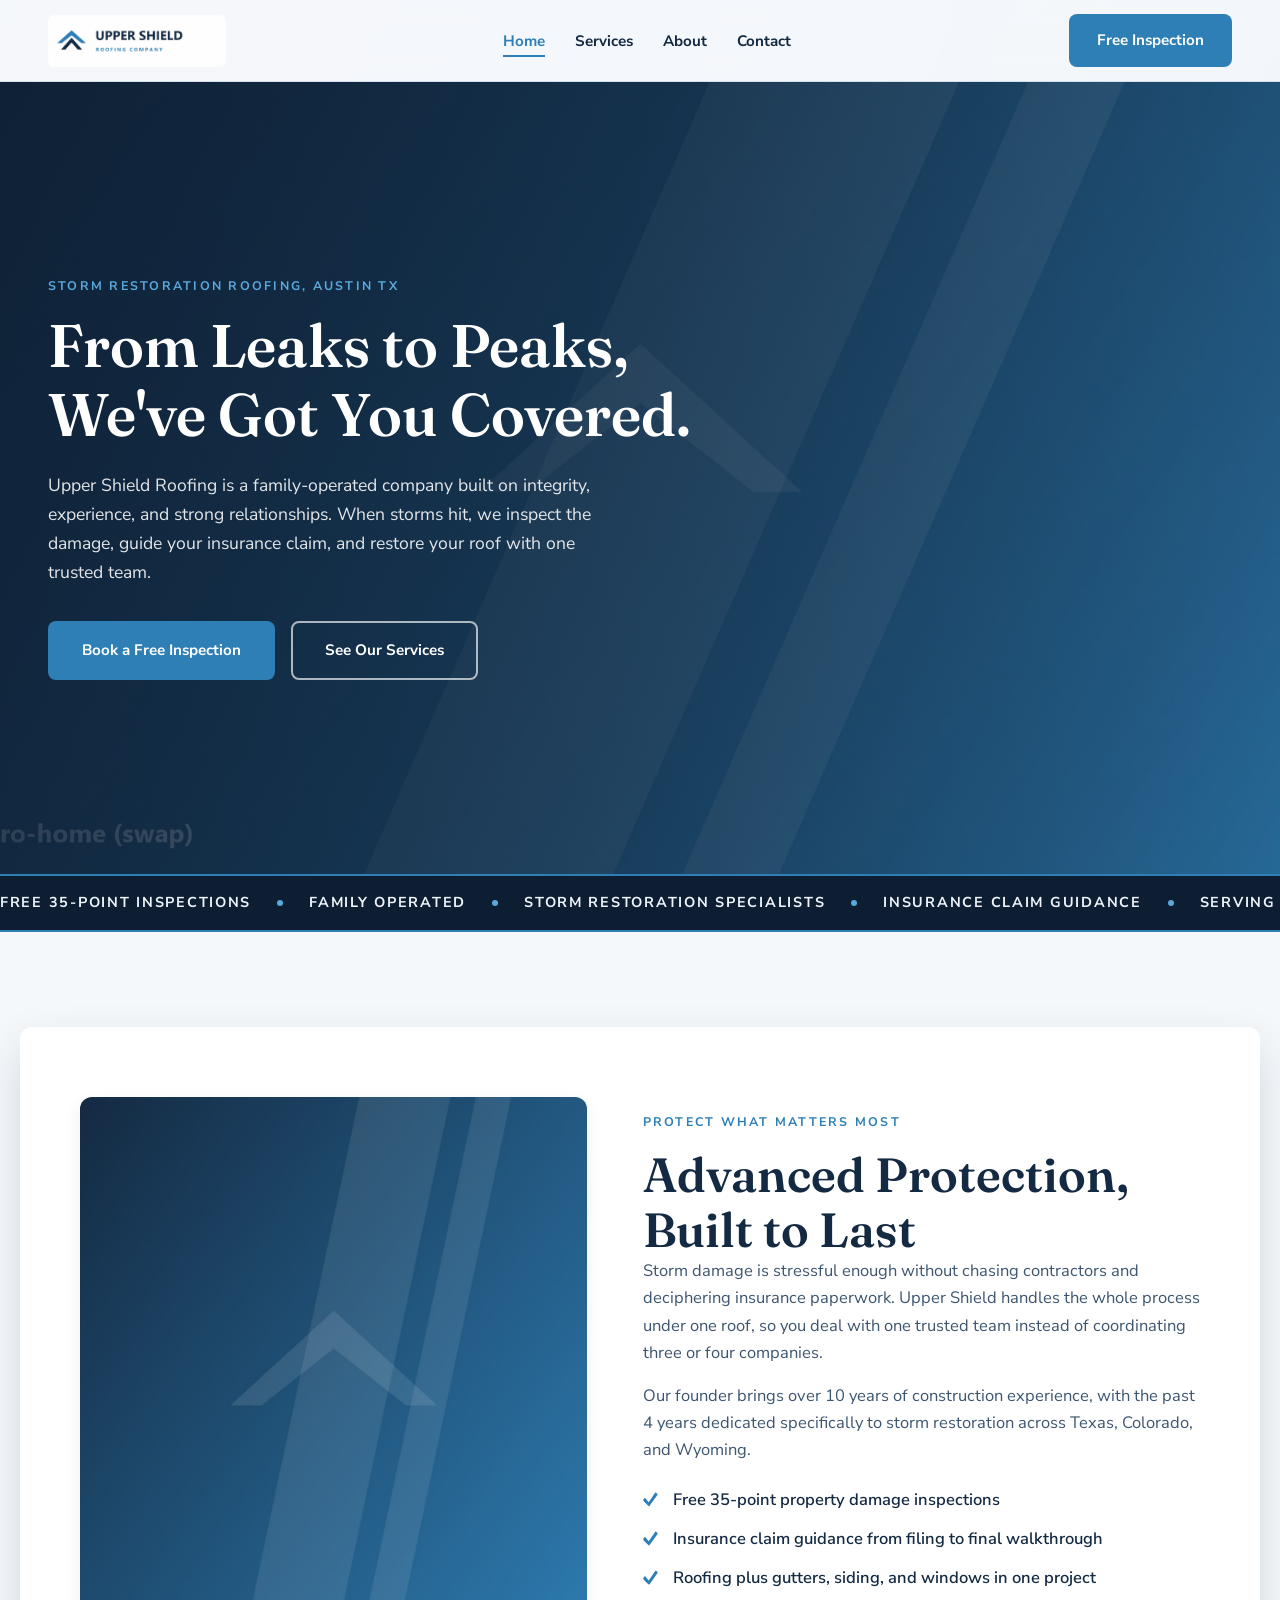
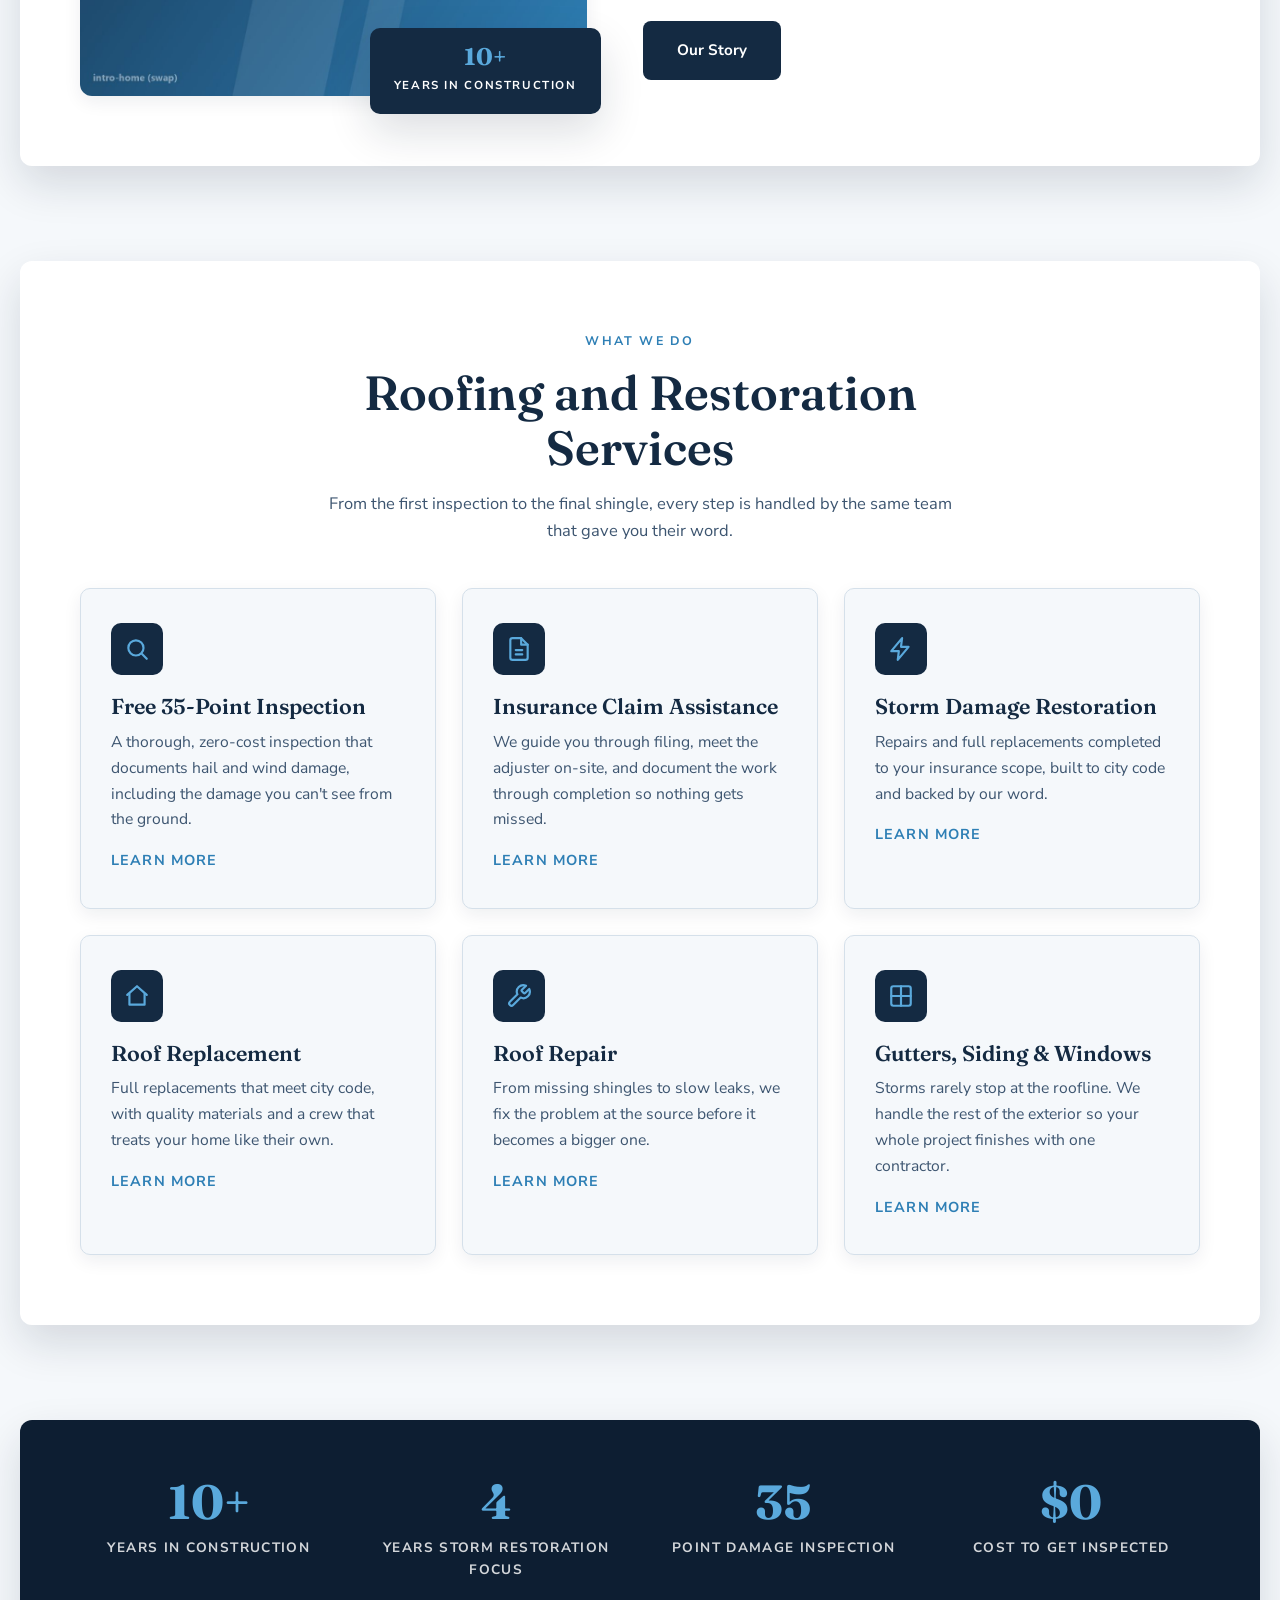
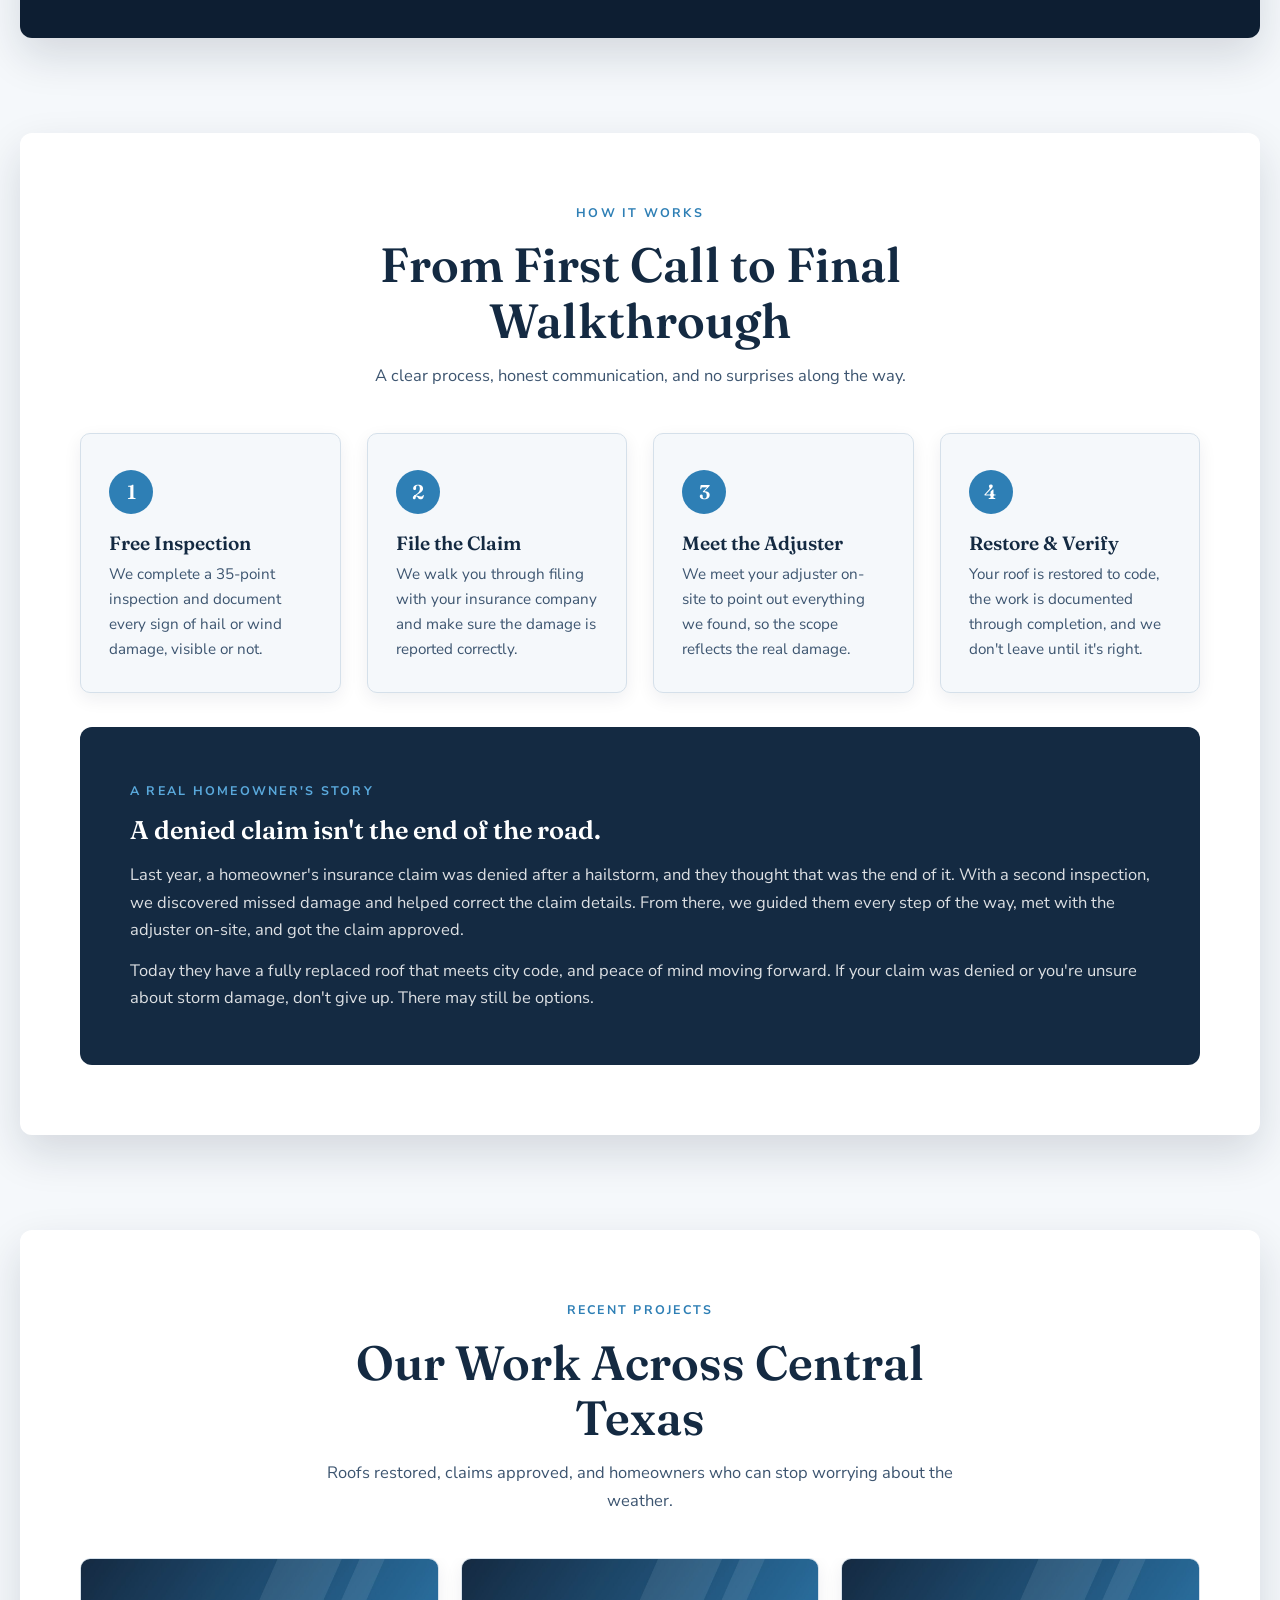
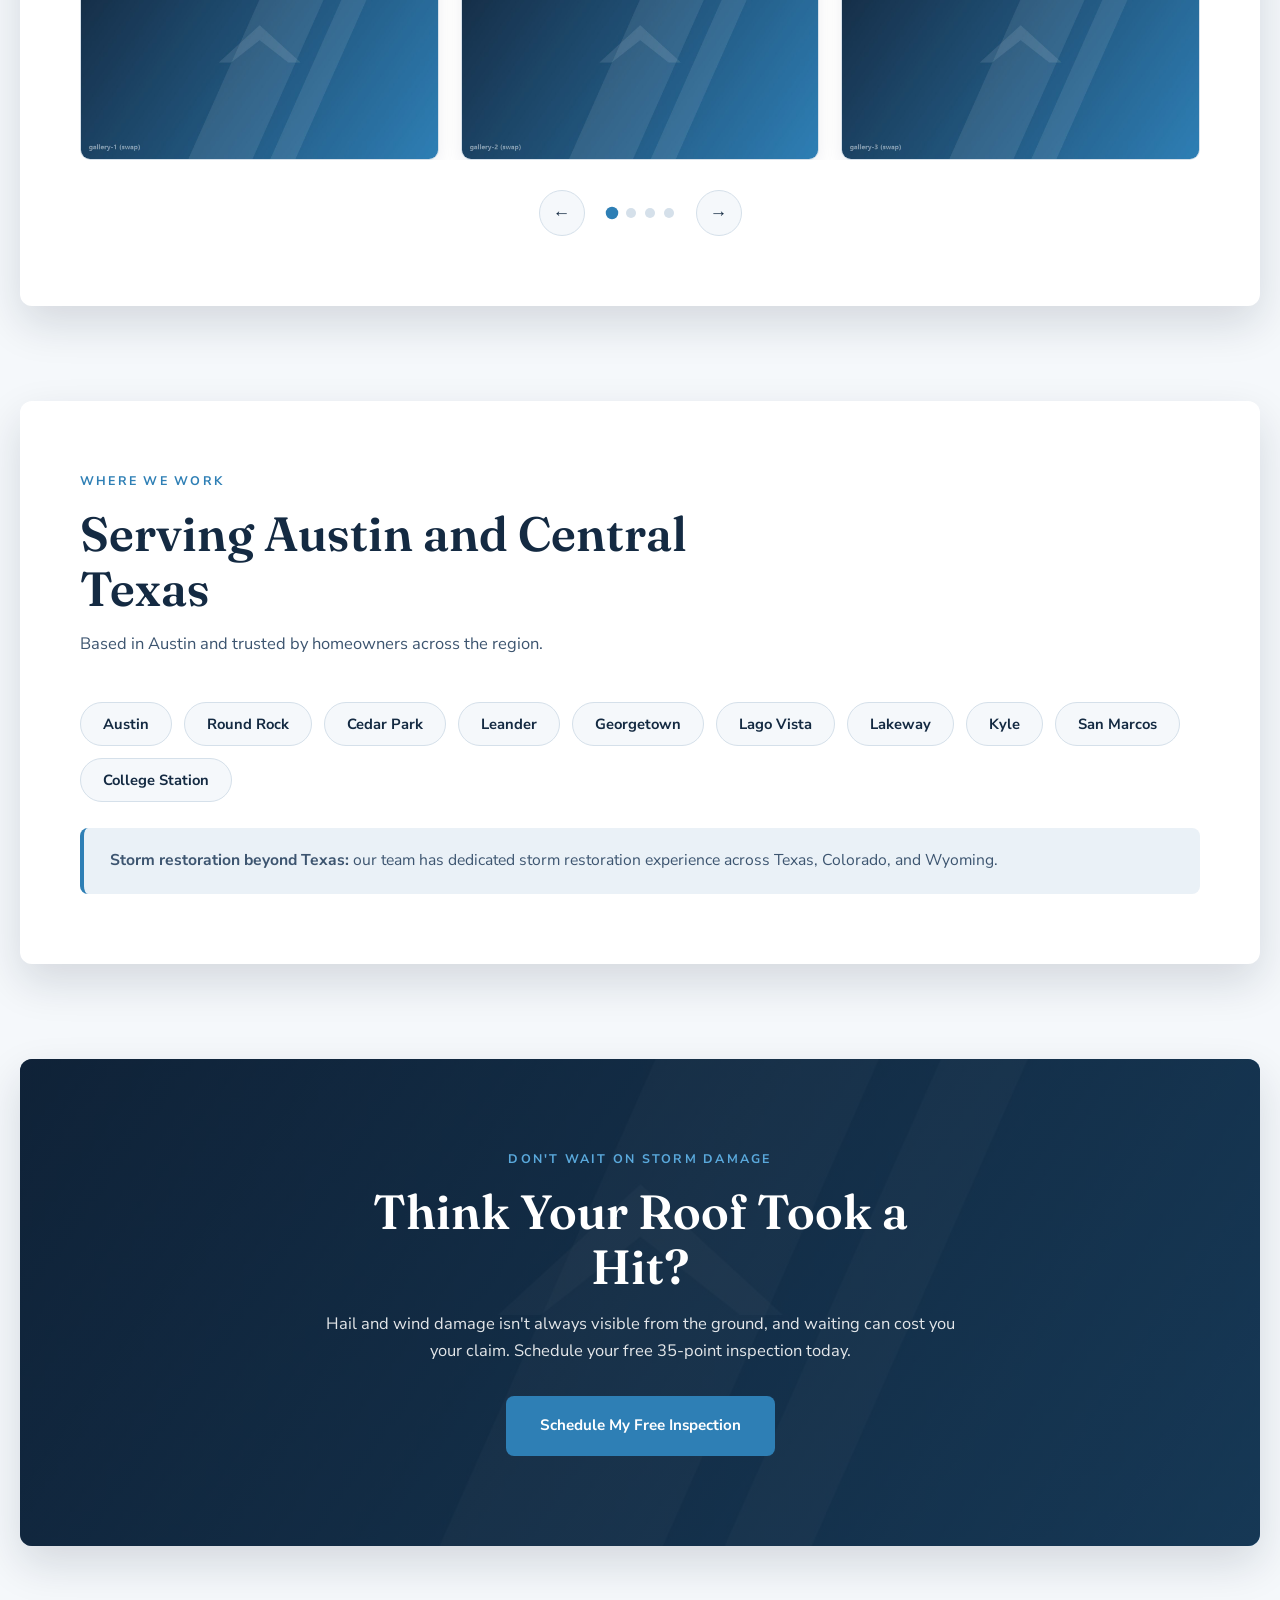
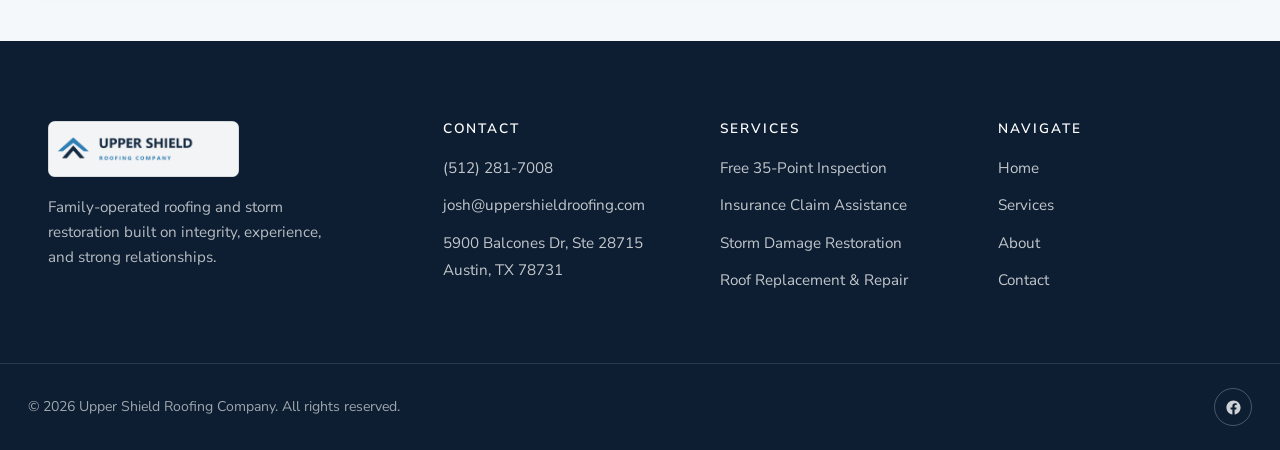
==== index.html @ f487f184 "Upper Shield Roofing demo: OTM light/cool build with branded placeholders" ====
<!DOCTYPE html>
<html lang="en">
<head>
  <meta charset="UTF-8">
  <meta name="viewport" content="width=device-width, initial-scale=1.0">
  <title>Upper Shield Roofing | Storm Restoration &amp; Roofing in Austin, TX</title>
  <meta name="description" content="Upper Shield Roofing is a family-operated storm restoration roofing company in Austin, TX. Free 35-point inspections, insurance claim guidance, and roofs built to protect what matters most.">
  <link rel="icon" type="image/png" href="assets/favicon.png">
  <meta property="og:title" content="Upper Shield Roofing | From Leaks to Peaks, We've Got You Covered">
  <meta property="og:description" content="Family-operated storm restoration roofing serving Central Texas. Free 35-point inspections and insurance claim guidance from start to finish.">
  <meta property="og:image" content="assets/og-image.jpg">
  <meta property="og:type" content="website">
  <link rel="preconnect" href="https://fonts.googleapis.com">
  <link rel="preconnect" href="https://fonts.gstatic.com" crossorigin>
  <link href="https://fonts.googleapis.com/css2?family=Fraunces:opsz,wght@9..144,400..600&family=Nunito+Sans:wght@400;600;700;800&display=swap" rel="stylesheet">
  <link rel="stylesheet" href="styles.css">
</head>
<body data-page="home">

  <nav class="nav">
    <div class="nav-inner">
      <a href="index.html" class="nav-logo" aria-label="Upper Shield Roofing home">
        <img src="assets/logo.png" alt="Upper Shield Roofing Company">
      </a>
      <ul class="nav-links">
        <li><a href="index.html" data-nav="home">Home</a></li>
        <li><a href="services.html" data-nav="services">Services</a></li>
        <li><a href="about.html" data-nav="about">About</a></li>
        <li><a href="book.html" data-nav="book">Contact</a></li>
      </ul>
      <a href="book.html" class="btn btn-primary nav-cta">Free Inspection</a>
      <button class="nav-toggle" aria-label="Toggle menu" aria-expanded="false">
        <span></span><span></span><span></span>
      </button>
    </div>
  </nav>

  <header class="hero" style="background-image: url('assets/hero-home.jpg');">
    <div class="hero-content">
      <span class="eyebrow">Storm Restoration Roofing, Austin TX</span>
      <h1>From Leaks to Peaks, We've Got You Covered.</h1>
      <p>Upper Shield Roofing is a family-operated company built on integrity, experience, and strong relationships. When storms hit, we inspect the damage, guide your insurance claim, and restore your roof with one trusted team.</p>
      <div class="hero-actions">
        <a href="book.html" class="btn btn-primary">Book a Free Inspection</a>
        <a href="services.html" class="btn btn-outline">See Our Services</a>
      </div>
    </div>
  </header>

  <div class="marquee" aria-hidden="true">
    <div class="marquee-track">
      <span>Free 35-Point Inspections</span><span class="dot"></span>
      <span>Family Operated</span><span class="dot"></span>
      <span>Storm Restoration Specialists</span><span class="dot"></span>
      <span>Insurance Claim Guidance</span><span class="dot"></span>
      <span>Serving Central Texas</span><span class="dot"></span>
      <span>One Contractor, Start to Finish</span><span class="dot"></span>
      <span>Free 35-Point Inspections</span><span class="dot"></span>
      <span>Family Operated</span><span class="dot"></span>
      <span>Storm Restoration Specialists</span><span class="dot"></span>
      <span>Insurance Claim Guidance</span><span class="dot"></span>
      <span>Serving Central Texas</span><span class="dot"></span>
      <span>One Contractor, Start to Finish</span><span class="dot"></span>
    </div>
  </div>

  <section class="section">
    <div class="container">
      <div class="intro-grid">
        <div class="intro-media">
          <img src="assets/intro-home.jpg" alt="Upper Shield Roofing crew at work on a Central Texas home">
          <div class="corner-badge">
            <strong>10+</strong>
            <small>Years in Construction</small>
          </div>
        </div>
        <div class="intro-copy">
          <span class="eyebrow">Protect What Matters Most</span>
          <h2>Advanced Protection, Built to Last</h2>
          <p>Storm damage is stressful enough without chasing contractors and deciphering insurance paperwork. Upper Shield handles the whole process under one roof, so you deal with one trusted team instead of coordinating three or four companies.</p>
          <p>Our founder brings over 10 years of construction experience, with the past 4 years dedicated specifically to storm restoration across Texas, Colorado, and Wyoming.</p>
          <ul class="check-list">
            <li>Free 35-point property damage inspections</li>
            <li>Insurance claim guidance from filing to final walkthrough</li>
            <li>Roofing plus gutters, siding, and windows in one project</li>
          </ul>
          <a href="about.html" class="btn btn-dark">Our Story</a>
        </div>
      </div>
    </div>
  </section>

  <section class="section section-tight">
    <div class="container">
      <div class="section-head centered">
        <span class="eyebrow">What We Do</span>
        <h2>Roofing and Restoration Services</h2>
        <p>From the first inspection to the final shingle, every step is handled by the same team that gave you their word.</p>
      </div>
      <div class="card-grid grid-3">
        <div class="tile">
          <div class="tile-icon">
            <svg viewBox="0 0 24 24" fill="none" stroke="currentColor" stroke-width="2" stroke-linecap="round" stroke-linejoin="round"><circle cx="11" cy="11" r="7"/><line x1="21" y1="21" x2="16.65" y2="16.65"/></svg>
          </div>
          <h3>Free 35-Point Inspection</h3>
          <p>A thorough, zero-cost inspection that documents hail and wind damage, including the damage you can't see from the ground.</p>
          <a href="services.html" class="tile-link">Learn More</a>
        </div>
        <div class="tile">
          <div class="tile-icon">
            <svg viewBox="0 0 24 24" fill="none" stroke="currentColor" stroke-width="2" stroke-linecap="round" stroke-linejoin="round"><path d="M14 2H6a2 2 0 0 0-2 2v16a2 2 0 0 0 2 2h12a2 2 0 0 0 2-2V8z"/><polyline points="14 2 14 8 20 8"/><line x1="9" y1="13" x2="15" y2="13"/><line x1="9" y1="17" x2="15" y2="17"/></svg>
          </div>
          <h3>Insurance Claim Assistance</h3>
          <p>We guide you through filing, meet the adjuster on-site, and document the work through completion so nothing gets missed.</p>
          <a href="services.html" class="tile-link">Learn More</a>
        </div>
        <div class="tile">
          <div class="tile-icon">
            <svg viewBox="0 0 24 24" fill="none" stroke="currentColor" stroke-width="2" stroke-linecap="round" stroke-linejoin="round"><path d="M13 2 3 14h7l-1 8 10-12h-7z"/></svg>
          </div>
          <h3>Storm Damage Restoration</h3>
          <p>Repairs and full replacements completed to your insurance scope, built to city code and backed by our word.</p>
          <a href="services.html" class="tile-link">Learn More</a>
        </div>
        <div class="tile">
          <div class="tile-icon">
            <svg viewBox="0 0 24 24" fill="none" stroke="currentColor" stroke-width="2" stroke-linecap="round" stroke-linejoin="round"><path d="M3 11 12 3l9 8"/><path d="M5 10v10h14V10"/></svg>
          </div>
          <h3>Roof Replacement</h3>
          <p>Full replacements that meet city code, with quality materials and a crew that treats your home like their own.</p>
          <a href="services.html" class="tile-link">Learn More</a>
        </div>
        <div class="tile">
          <div class="tile-icon">
            <svg viewBox="0 0 24 24" fill="none" stroke="currentColor" stroke-width="2" stroke-linecap="round" stroke-linejoin="round"><path d="M14.7 6.3a1 1 0 0 0 0 1.4l1.6 1.6a1 1 0 0 0 1.4 0l3.77-3.77a6 6 0 0 1-7.94 7.94l-6.91 6.91a2.12 2.12 0 0 1-3-3l6.91-6.91a6 6 0 0 1 7.94-7.94l-3.76 3.76z"/></svg>
          </div>
          <h3>Roof Repair</h3>
          <p>From missing shingles to slow leaks, we fix the problem at the source before it becomes a bigger one.</p>
          <a href="services.html" class="tile-link">Learn More</a>
        </div>
        <div class="tile">
          <div class="tile-icon">
            <svg viewBox="0 0 24 24" fill="none" stroke="currentColor" stroke-width="2" stroke-linecap="round" stroke-linejoin="round"><rect x="3" y="3" width="18" height="18" rx="2"/><line x1="3" y1="12" x2="21" y2="12"/><line x1="12" y1="3" x2="12" y2="21"/></svg>
          </div>
          <h3>Gutters, Siding &amp; Windows</h3>
          <p>Storms rarely stop at the roofline. We handle the rest of the exterior so your whole project finishes with one contractor.</p>
          <a href="services.html" class="tile-link">Learn More</a>
        </div>
      </div>
    </div>
  </section>

  <section class="section section-tight">
    <div class="container container--stats">
      <div class="stats-grid">
        <div class="stat"><strong>10+</strong><span>Years in Construction</span></div>
        <div class="stat"><strong>4</strong><span>Years Storm Restoration Focus</span></div>
        <div class="stat"><strong>35</strong><span>Point Damage Inspection</span></div>
        <div class="stat"><strong>$0</strong><span>Cost to Get Inspected</span></div>
      </div>
    </div>
  </section>

  <section class="section section-tight">
    <div class="container">
      <div class="section-head centered">
        <span class="eyebrow">How It Works</span>
        <h2>From First Call to Final Walkthrough</h2>
        <p>A clear process, honest communication, and no surprises along the way.</p>
      </div>
      <div class="card-grid grid-4">
        <div class="step">
          <span class="step-num">1</span>
          <h3>Free Inspection</h3>
          <p>We complete a 35-point inspection and document every sign of hail or wind damage, visible or not.</p>
        </div>
        <div class="step">
          <span class="step-num">2</span>
          <h3>File the Claim</h3>
          <p>We walk you through filing with your insurance company and make sure the damage is reported correctly.</p>
        </div>
        <div class="step">
          <span class="step-num">3</span>
          <h3>Meet the Adjuster</h3>
          <p>We meet your adjuster on-site to point out everything we found, so the scope reflects the real damage.</p>
        </div>
        <div class="step">
          <span class="step-num">4</span>
          <h3>Restore &amp; Verify</h3>
          <p>Your roof is restored to code, the work is documented through completion, and we don't leave until it's right.</p>
        </div>
      </div>

      <div class="story-panel">
        <span class="eyebrow">A Real Homeowner's Story</span>
        <h3>A denied claim isn't the end of the road.</h3>
        <p>Last year, a homeowner's insurance claim was denied after a hailstorm, and they thought that was the end of it. With a second inspection, we discovered missed damage and helped correct the claim details. From there, we guided them every step of the way, met with the adjuster on-site, and got the claim approved.</p>
        <p>Today they have a fully replaced roof that meets city code, and peace of mind moving forward. If your claim was denied or you're unsure about storm damage, don't give up. There may still be options.</p>
      </div>
    </div>
  </section>

  <section class="section section-tight">
    <div class="container">
      <div class="section-head centered">
        <span class="eyebrow">Recent Projects</span>
        <h2>Our Work Across Central Texas</h2>
        <p>Roofs restored, claims approved, and homeowners who can stop worrying about the weather.</p>
      </div>
      <div class="carousel" data-carousel>
        <div class="carousel-viewport">
          <div class="carousel-track">
            <div class="carousel-slide"><img src="assets/gallery-1.jpg" alt="Completed roof replacement project"></div>
            <div class="carousel-slide"><img src="assets/gallery-2.jpg" alt="Storm damage restoration in progress"></div>
            <div class="carousel-slide"><img src="assets/gallery-3.jpg" alt="New shingle roof on a Central Texas home"></div>
            <div class="carousel-slide"><img src="assets/gallery-4.jpg" alt="Roof inspection and documentation"></div>
            <div class="carousel-slide"><img src="assets/gallery-5.jpg" alt="Exterior restoration with gutters and siding"></div>
            <div class="carousel-slide"><img src="assets/gallery-6.jpg" alt="Finished roofing project at sunset"></div>
          </div>
        </div>
        <div class="carousel-nav">
          <button class="carousel-btn prev" aria-label="Previous slide">&#8592;</button>
          <div class="carousel-dots"></div>
          <button class="carousel-btn next" aria-label="Next slide">&#8594;</button>
        </div>
      </div>
    </div>
  </section>

  <section class="section section-tight">
    <div class="container">
      <div class="section-head">
        <span class="eyebrow">Where We Work</span>
        <h2>Serving Austin and Central Texas</h2>
        <p>Based in Austin and trusted by homeowners across the region.</p>
      </div>
      <div class="area-chips">
        <span>Austin</span>
        <span>Round Rock</span>
        <span>Cedar Park</span>
        <span>Leander</span>
        <span>Georgetown</span>
        <span>Lago Vista</span>
        <span>Lakeway</span>
        <span>Kyle</span>
        <span>San Marcos</span>
        <span>College Station</span>
      </div>
      <p class="area-note"><strong>Storm restoration beyond Texas:</strong> our team has dedicated storm restoration experience across Texas, Colorado, and Wyoming.</p>
    </div>
  </section>

  <section class="section section-tight">
    <div class="container container--cta">
      <div class="cta-inner">
        <span class="eyebrow">Don't Wait on Storm Damage</span>
        <h2>Think Your Roof Took a Hit?</h2>
        <p>Hail and wind damage isn't always visible from the ground, and waiting can cost you your claim. Schedule your free 35-point inspection today.</p>
        <a href="book.html" class="btn btn-primary">Schedule My Free Inspection</a>
      </div>
    </div>
  </section>

  <footer class="footer">
    <div class="footer-inner">
      <div class="footer-brand">
        <img src="assets/logo.png" alt="Upper Shield Roofing Company">
        <p>Family-operated roofing and storm restoration built on integrity, experience, and strong relationships.</p>
      </div>
      <div>
        <h4>Contact</h4>
        <ul>
          <li><a href="tel:5122817008">(512) 281-7008</a></li>
          <li><a href="mailto:josh@uppershieldroofing.com">josh@uppershieldroofing.com</a></li>
          <li><a href="https://maps.google.com/?q=5900+Balcones+Dr+Ste+28715+Austin+TX+78731" target="_blank" rel="noopener">5900 Balcones Dr, Ste 28715<br>Austin, TX 78731</a></li>
        </ul>
      </div>
      <div>
        <h4>Services</h4>
        <ul>
          <li><a href="services.html">Free 35-Point Inspection</a></li>
          <li><a href="services.html">Insurance Claim Assistance</a></li>
          <li><a href="services.html">Storm Damage Restoration</a></li>
          <li><a href="services.html">Roof Replacement &amp; Repair</a></li>
        </ul>
      </div>
      <div>
        <h4>Navigate</h4>
        <ul>
          <li><a href="index.html">Home</a></li>
          <li><a href="services.html">Services</a></li>
          <li><a href="about.html">About</a></li>
          <li><a href="book.html">Contact</a></li>
        </ul>
      </div>
    </div>
    <div class="footer-bottom">
      <div class="footer-bottom-inner">
        <span>&copy; 2026 Upper Shield Roofing Company. All rights reserved.</span>
        <div class="footer-social">
          <a href="https://www.facebook.com/" target="_blank" rel="noopener" aria-label="Upper Shield Roofing on Facebook">
            <svg viewBox="0 0 24 24" fill="currentColor"><path d="M22 12.06C22 6.5 17.52 2 12 2S2 6.5 2 12.06c0 5.02 3.66 9.18 8.44 9.94v-7.03H7.9v-2.91h2.54V9.85c0-2.52 1.49-3.91 3.77-3.91 1.09 0 2.24.2 2.24.2v2.47h-1.26c-1.24 0-1.63.78-1.63 1.57v1.88h2.78l-.45 2.91h-2.33V22c4.78-.76 8.44-4.92 8.44-9.94z"/></svg>
          </a>
        </div>
      </div>
    </div>
  </footer>

  <script src="script.js"></script>
</body>
</html>
---- styles.css ----
/* ============================================================
   Upper Shield Roofing - OTM Web Design
   Light/cool variant: ice white + deep navy + shield blue
   Fraunces (display) + Nunito Sans (body)
   ============================================================ */

:root {
  --ice: #f5f8fb;
  --ice-soft: #eaf1f7;
  --surface: #ffffff;
  --ink: #142a42;
  --ink-deep: #0d1e32;
  --accent: #2e7fb5;
  --accent-bright: #5aa9dc;
  --muted: #3d5570;
  --line: #d5e0ea;
  --shadow-soft: 0 6px 18px rgba(13, 30, 50, 0.07);
  --shadow-lift: 0 18px 44px rgba(13, 30, 50, 0.14);
  --radius: 12px;
}

* { margin: 0; padding: 0; box-sizing: border-box; }

html { scroll-behavior: smooth; }

body {
  font-family: 'Nunito Sans', sans-serif;
  font-size: 16.5px;
  line-height: 1.65;
  color: var(--ink);
  background-color: var(--ice);
  overflow-x: hidden;
}

/* Page-level background image, every build, no exceptions */
body::before {
  content: "";
  position: fixed;
  inset: 0;
  z-index: -1;
  background: url('assets/body-bg.jpg') center / cover no-repeat;
}

img { max-width: 100%; display: block; }

h1, h2, h3, h4 {
  font-family: 'Fraunces', serif;
  font-weight: 600;
  line-height: 1.15;
  color: var(--ink);
}

h1 { font-size: clamp(2.2rem, 5vw, 3.75rem); }
h2 { font-size: clamp(1.9rem, 3.8vw, 3rem); }
h3 { font-size: 1.35rem; }

p { color: var(--muted); }

a { color: var(--accent); text-decoration: none; }

.eyebrow {
  display: block;
  font-size: 0.78rem;
  text-transform: uppercase;
  letter-spacing: 0.18em;
  font-weight: 700;
  color: var(--accent);
  margin-bottom: 14px;
}

.section-head { max-width: 640px; margin-bottom: 44px; }
.section-head.centered { margin-left: auto; margin-right: auto; text-align: center; }
.section-head p { margin-top: 14px; }

/* ---------- Buttons ---------- */
.btn {
  display: inline-block;
  font-family: 'Nunito Sans', sans-serif;
  font-weight: 700;
  font-size: 0.95rem;
  padding: 15px 32px;
  border-radius: 8px;
  border: 2px solid transparent;
  cursor: pointer;
  transition: transform 0.2s ease, box-shadow 0.2s ease, background 0.2s ease, color 0.2s ease;
}

.btn-primary { background: var(--accent); color: #fff; }
.btn-primary:hover { background: #256b9b; transform: translateY(-2px); box-shadow: var(--shadow-lift); }

.btn-outline { background: transparent; color: #fff; border-color: rgba(255, 255, 255, 0.65); }
.btn-outline:hover { background: rgba(255, 255, 255, 0.12); border-color: #fff; }

.btn-dark { background: var(--ink); color: #fff; }
.btn-dark:hover { background: var(--ink-deep); transform: translateY(-2px); box-shadow: var(--shadow-lift); }

/* ---------- Nav ---------- */
.nav {
  position: sticky;
  top: 0;
  z-index: 100;
  background: rgba(245, 248, 251, 0.88);
  backdrop-filter: blur(12px);
  -webkit-backdrop-filter: blur(12px);
  border-bottom: 1px solid var(--line);
}

.nav-inner {
  max-width: 1240px;
  margin: 0 auto;
  padding: 14px 28px;
  display: flex;
  align-items: center;
  justify-content: space-between;
  gap: 24px;
}

.nav-logo img { height: 52px; width: auto; }

.nav-links {
  display: flex;
  align-items: center;
  gap: 30px;
  list-style: none;
}

.nav-links a {
  font-weight: 700;
  font-size: 0.95rem;
  color: var(--ink);
  position: relative;
  padding: 6px 0;
}

.nav-links a::after {
  content: "";
  position: absolute;
  left: 0;
  bottom: 0;
  width: 0;
  height: 2px;
  background: var(--accent);
  transition: width 0.25s ease;
}

.nav-links a:hover::after,
.nav-links a.is-active::after { width: 100%; }
.nav-links a.is-active { color: var(--accent); }

.nav-cta { white-space: nowrap; padding: 12px 26px; }

.nav-toggle {
  display: none;
  background: none;
  border: none;
  cursor: pointer;
  width: 42px;
  height: 42px;
  border-radius: 8px;
  flex-direction: column;
  align-items: center;
  justify-content: center;
  gap: 5px;
}

.nav-toggle span {
  display: block;
  width: 24px;
  height: 2.5px;
  background: var(--ink);
  border-radius: 2px;
  transition: transform 0.25s ease, opacity 0.25s ease;
}

.nav-toggle.open span:nth-child(1) { transform: translateY(7.5px) rotate(45deg); }
.nav-toggle.open span:nth-child(2) { opacity: 0; }
.nav-toggle.open span:nth-child(3) { transform: translateY(-7.5px) rotate(-45deg); }

/* ---------- Hero ---------- */
.hero {
  position: relative;
  min-height: 88vh;
  display: flex;
  align-items: center;
  background-size: cover;
  background-position: center;
}

.hero::before {
  content: "";
  position: absolute;
  inset: 0;
  background: linear-gradient(100deg, rgba(13, 30, 50, 0.78) 0%, rgba(13, 30, 50, 0.55) 48%, rgba(13, 30, 50, 0.22) 100%);
}

.hero-content {
  position: relative;
  max-width: 1240px;
  width: 100%;
  margin: 0 auto;
  padding: 110px 28px;
}

.hero-content .eyebrow { color: var(--accent-bright); }

.hero-content h1 { color: #fff; max-width: 720px; }

.hero-content p {
  color: rgba(255, 255, 255, 0.88);
  max-width: 560px;
  margin: 22px 0 34px;
  font-size: 1.1rem;
}

.hero-actions { display: flex; gap: 16px; flex-wrap: wrap; }

.hero--page { min-height: 52vh; }
.hero--page .hero-content { padding: 90px 28px; }

/* ---------- Marquee (full-bleed, the only full-bleed band) ---------- */
.marquee {
  background: var(--ink-deep);
  border-top: 2px solid var(--accent);
  border-bottom: 2px solid var(--accent);
  overflow: hidden;
  padding: 15px 0;
}

.marquee-track {
  display: flex;
  align-items: center;
  width: max-content;
  animation: marquee 40s linear infinite;
}

.marquee:hover .marquee-track { animation-play-state: paused; }

@media (prefers-reduced-motion: reduce) {
  .marquee-track { animation: none; }
}

@keyframes marquee {
  from { transform: translateX(0); }
  to { transform: translateX(-50%); }
}

.marquee-track span {
  color: #eef4fa;
  font-weight: 700;
  font-size: 0.9rem;
  text-transform: uppercase;
  letter-spacing: 0.12em;
  white-space: nowrap;
}

.marquee-track .dot {
  display: inline-block;
  width: 6px;
  height: 6px;
  border-radius: 50%;
  background: var(--accent-bright);
  margin: 0 26px;
  flex-shrink: 0;
}

/* ---------- Section card pattern ---------- */
.section { background: transparent; padding: 95px 0; }
.section-tight { padding-top: 0; }

.container {
  max-width: 1240px;
  margin: 0 auto;
  padding: 70px 60px;
  background: var(--surface);
  border-radius: var(--radius);
  box-shadow: var(--shadow-lift);
}

/* ---------- Intro grid ---------- */
.intro-grid {
  display: grid;
  grid-template-columns: 1fr 1.1fr;
  gap: 56px;
  align-items: center;
}

.intro-media { position: relative; }

.intro-media img {
  border-radius: var(--radius);
  box-shadow: var(--shadow-soft);
  width: 100%;
  height: 100%;
  object-fit: cover;
}

.corner-badge {
  position: absolute;
  bottom: -18px;
  right: -14px;
  background: var(--ink);
  color: #fff;
  padding: 16px 24px;
  border-radius: 10px;
  box-shadow: var(--shadow-lift);
  text-align: center;
}

.corner-badge strong {
  display: block;
  font-family: 'Fraunces', serif;
  font-size: 1.5rem;
  color: var(--accent-bright);
  line-height: 1.1;
}

.corner-badge small {
  font-size: 0.72rem;
  text-transform: uppercase;
  letter-spacing: 0.14em;
  font-weight: 700;
}

.intro-copy p { margin-bottom: 16px; }

.check-list { list-style: none; margin: 22px 0 30px; }

.check-list li {
  padding-left: 30px;
  position: relative;
  margin-bottom: 12px;
  font-weight: 600;
  color: var(--ink);
}

.check-list li::before {
  content: "";
  position: absolute;
  left: 0;
  top: 5px;
  width: 16px;
  height: 16px;
  border-radius: 50%;
  background: var(--accent);
  clip-path: polygon(14% 44%, 0 60%, 40% 100%, 100% 16%, 84% 4%, 38% 72%);
}

/* ---------- Card grids ---------- */
.card-grid { display: grid; gap: 26px; }
.grid-2 { grid-template-columns: repeat(2, 1fr); }
.grid-3 { grid-template-columns: repeat(3, 1fr); }
.grid-4 { grid-template-columns: repeat(4, 1fr); }

.tile {
  background: var(--ice);
  border: 1px solid var(--line);
  border-radius: 10px;
  padding: 34px 30px;
  box-shadow: var(--shadow-soft);
  transition: transform 0.25s ease, box-shadow 0.25s ease, border-color 0.25s ease;
}

.tile:hover {
  transform: translateY(-4px);
  box-shadow: var(--shadow-lift);
  border-color: var(--accent);
}

.tile-icon {
  width: 52px;
  height: 52px;
  border-radius: 10px;
  background: var(--ink);
  color: var(--accent-bright);
  display: flex;
  align-items: center;
  justify-content: center;
  margin-bottom: 20px;
}

.tile-icon svg { width: 26px; height: 26px; }

.tile h3 { margin-bottom: 10px; }
.tile p { font-size: 0.98rem; }

.tile .tile-link {
  display: inline-block;
  margin-top: 16px;
  font-weight: 700;
  font-size: 0.9rem;
  text-transform: uppercase;
  letter-spacing: 0.08em;
}

/* ---------- Stats band (contained dark card) ---------- */
.container--stats {
  background: var(--ink-deep);
  padding: 56px 60px;
}

.stats-grid {
  display: grid;
  grid-template-columns: repeat(4, 1fr);
  gap: 30px;
  text-align: center;
}

.stat strong {
  display: block;
  font-family: 'Fraunces', serif;
  font-size: clamp(2.2rem, 4vw, 3rem);
  color: var(--accent-bright);
  line-height: 1.1;
}

.stat span {
  display: block;
  margin-top: 8px;
  color: rgba(255, 255, 255, 0.82);
  font-size: 0.85rem;
  text-transform: uppercase;
  letter-spacing: 0.1em;
  font-weight: 700;
}

/* ---------- Process steps ---------- */
.step {
  position: relative;
  background: var(--ice);
  border: 1px solid var(--line);
  border-radius: 10px;
  padding: 36px 28px 30px;
  box-shadow: var(--shadow-soft);
  transition: transform 0.25s ease, box-shadow 0.25s ease, border-color 0.25s ease;
}

.step:hover { transform: translateY(-4px); box-shadow: var(--shadow-lift); border-color: var(--accent); }

.step-num {
  display: inline-flex;
  align-items: center;
  justify-content: center;
  width: 44px;
  height: 44px;
  border-radius: 50%;
  background: var(--accent);
  color: #fff;
  font-family: 'Fraunces', serif;
  font-size: 1.25rem;
  font-weight: 600;
  margin-bottom: 18px;
}

.step h3 { font-size: 1.2rem; margin-bottom: 8px; }
.step p { font-size: 0.95rem; }

/* ---------- Story / feature panel ---------- */
.story-panel {
  background: var(--ink);
  border-radius: var(--radius);
  padding: 54px 50px;
  margin-top: 34px;
}

.story-panel .eyebrow { color: var(--accent-bright); }
.story-panel h3 { color: #fff; font-size: 1.6rem; margin-bottom: 16px; }
.story-panel p { color: rgba(255, 255, 255, 0.85); margin-bottom: 14px; }
.story-panel p:last-of-type { margin-bottom: 0; }

/* ---------- Carousel (gallery) ---------- */
.carousel { position: relative; }

.carousel-viewport { overflow: hidden; border-radius: 10px; }

.carousel-track {
  display: flex;
  gap: 22px;
  transition: transform 0.45s ease;
}

.carousel-slide {
  flex: 0 0 calc((100% - 44px) / 3);
  border-radius: 10px;
  overflow: hidden;
  border: 1px solid var(--line);
  box-shadow: var(--shadow-soft);
}

.carousel-slide img {
  width: 100%;
  aspect-ratio: 16 / 9;
  object-fit: cover;
}

.carousel-nav {
  display: flex;
  align-items: center;
  justify-content: center;
  gap: 22px;
  margin-top: 30px;
}

.carousel-btn {
  width: 46px;
  height: 46px;
  border-radius: 50%;
  border: 1px solid var(--line);
  background: var(--ice);
  color: var(--ink);
  font-size: 1.1rem;
  cursor: pointer;
  transition: background 0.2s ease, color 0.2s ease, border-color 0.2s ease;
}

.carousel-btn:hover { background: var(--accent); color: #fff; border-color: var(--accent); }

.carousel-dots { display: flex; gap: 9px; }

.carousel-dots button {
  width: 10px;
  height: 10px;
  border-radius: 50%;
  border: none;
  background: var(--line);
  cursor: pointer;
  transition: background 0.2s ease, transform 0.2s ease;
}

.carousel-dots button.active { background: var(--accent); transform: scale(1.25); }

/* ---------- Service areas ---------- */
.area-chips {
  display: flex;
  flex-wrap: wrap;
  gap: 12px;
  margin-top: 8px;
}

.area-chips span {
  background: var(--ice);
  border: 1px solid var(--line);
  border-radius: 999px;
  padding: 9px 22px;
  font-weight: 700;
  font-size: 0.92rem;
  color: var(--ink);
}

.area-note {
  margin-top: 26px;
  padding: 20px 26px;
  background: var(--ice-soft);
  border-left: 4px solid var(--accent);
  border-radius: 8px;
  font-size: 0.98rem;
}

/* ---------- CTA strip (contained card) ---------- */
.container--cta {
  position: relative;
  overflow: hidden;
  text-align: center;
  padding: 90px 60px;
  background: var(--ink-deep) url('assets/cta-bg.jpg') center / cover no-repeat;
}

.container--cta::before {
  content: "";
  position: absolute;
  inset: 0;
  background: linear-gradient(rgba(13, 30, 50, 0.72), rgba(13, 30, 50, 0.72));
}

.cta-inner { position: relative; max-width: 640px; margin: 0 auto; }
.cta-inner .eyebrow { color: var(--accent-bright); }
.cta-inner h2 { color: #fff; margin-bottom: 16px; }
.cta-inner p { color: rgba(255, 255, 255, 0.88); margin-bottom: 32px; }

/* ---------- Values (about) ---------- */
.value-quote {
  font-family: 'Fraunces', serif;
  font-size: 1.4rem;
  color: var(--ink);
  border-left: 4px solid var(--accent);
  padding-left: 24px;
  margin: 26px 0;
}

/* ---------- Book page ---------- */
.book-grid {
  display: grid;
  grid-template-columns: 1.4fr 1fr;
  gap: 50px;
  align-items: start;
}

.form-panel h2 { margin-bottom: 10px; }
.form-panel > p { margin-bottom: 30px; }

.form-row { display: grid; grid-template-columns: 1fr 1fr; gap: 18px; }

.field { margin-bottom: 18px; }

.field label {
  display: block;
  font-weight: 700;
  font-size: 0.88rem;
  margin-bottom: 7px;
  color: var(--ink);
}

.field input,
.field select,
.field textarea {
  width: 100%;
  padding: 13px 15px;
  border: 1px solid var(--line);
  border-radius: 8px;
  background: var(--ice);
  font-family: 'Nunito Sans', sans-serif;
  font-size: 0.98rem;
  color: var(--ink);
  transition: border-color 0.2s ease, box-shadow 0.2s ease;
}

.field input:focus,
.field select:focus,
.field textarea:focus {
  outline: none;
  border-color: var(--accent);
  box-shadow: 0 0 0 3px rgba(46, 127, 181, 0.15);
}

.field textarea { min-height: 130px; resize: vertical; }

.field .error-msg {
  display: none;
  color: #b3402f;
  font-size: 0.82rem;
  font-weight: 700;
  margin-top: 5px;
}

.field.invalid input,
.field.invalid select,
.field.invalid textarea { border-color: #b3402f; }

.field.invalid .error-msg { display: block; }

.contact-panel {
  background: var(--ink);
  border-radius: var(--radius);
  padding: 44px 38px;
  color: #fff;
}

.contact-panel h3 { color: #fff; font-size: 1.45rem; margin-bottom: 22px; }

.contact-item { margin-bottom: 22px; }

.contact-item small {
  display: block;
  text-transform: uppercase;
  letter-spacing: 0.14em;
  font-size: 0.72rem;
  font-weight: 700;
  color: var(--accent-bright);
  margin-bottom: 4px;
}

.contact-item a, .contact-item p { color: rgba(255, 255, 255, 0.9); font-weight: 600; }
.contact-item a:hover { color: var(--accent-bright); }

.contact-divider { border: none; border-top: 1px solid rgba(255, 255, 255, 0.15); margin: 26px 0; }

.next-steps { list-style: none; counter-reset: ns; }

.next-steps li {
  counter-increment: ns;
  position: relative;
  padding-left: 38px;
  margin-bottom: 14px;
  color: rgba(255, 255, 255, 0.85);
  font-size: 0.95rem;
}

.next-steps li::before {
  content: counter(ns);
  position: absolute;
  left: 0;
  top: 1px;
  width: 24px;
  height: 24px;
  border-radius: 50%;
  background: var(--accent);
  color: #fff;
  font-size: 0.8rem;
  font-weight: 800;
  display: flex;
  align-items: center;
  justify-content: center;
}

/* ---------- Thank you ---------- */
.page-header {
  background: var(--ink-deep);
  padding: 90px 28px;
  text-align: center;
}

.page-header h1 { color: #fff; }
.page-header p { color: rgba(255, 255, 255, 0.85); max-width: 520px; margin: 16px auto 0; }

/* ---------- Footer (full-bleed) ---------- */
.footer {
  background: var(--ink-deep);
  color: rgba(255, 255, 255, 0.85);
  padding: 80px 0 0;
}

.footer-inner {
  max-width: 1240px;
  margin: 0 auto;
  padding: 0 28px;
  display: grid;
  grid-template-columns: 1.5fr 1fr 1fr 1fr;
  gap: 44px;
}

.footer-brand img { height: 56px; width: auto; margin-bottom: 18px; }
.footer-brand p { color: rgba(255, 255, 255, 0.7); font-size: 0.95rem; max-width: 300px; }

.footer h4 {
  color: #fff;
  font-family: 'Nunito Sans', sans-serif;
  font-size: 0.85rem;
  text-transform: uppercase;
  letter-spacing: 0.14em;
  margin-bottom: 18px;
}

.footer ul { list-style: none; }
.footer ul li { margin-bottom: 10px; }
.footer ul a { color: rgba(255, 255, 255, 0.75); font-size: 0.95rem; }
.footer ul a:hover { color: var(--accent-bright); }

.footer-bottom {
  margin-top: 60px;
  border-top: 1px solid rgba(255, 255, 255, 0.12);
  padding: 24px 28px;
}

.footer-bottom-inner {
  max-width: 1240px;
  margin: 0 auto;
  display: flex;
  align-items: center;
  justify-content: space-between;
  gap: 18px;
  flex-wrap: wrap;
  font-size: 0.88rem;
  color: rgba(255, 255, 255, 0.6);
}

.footer-social { display: flex; gap: 14px; }

.footer-social a {
  display: flex;
  align-items: center;
  justify-content: center;
  width: 38px;
  height: 38px;
  border-radius: 50%;
  border: 1px solid rgba(255, 255, 255, 0.25);
  color: rgba(255, 255, 255, 0.8);
  transition: background 0.2s ease, border-color 0.2s ease;
}

.footer-social a:hover { background: var(--accent); border-color: var(--accent); color: #fff; }
.footer-social svg { width: 17px; height: 17px; }

/* ---------- Responsive ---------- */
@media (max-width: 1100px) {
  .container { padding: 50px 36px; }
  .container--stats { padding: 46px 36px; }
  .grid-3, .grid-4 { grid-template-columns: repeat(2, 1fr); }
  .stats-grid { grid-template-columns: repeat(2, 1fr); gap: 36px; }
  .intro-grid { gap: 38px; }
  .carousel-slide { flex: 0 0 calc((100% - 22px) / 2); }
  .footer-inner { grid-template-columns: 1fr 1fr; }
}

@media (max-width: 900px) {
  .nav-toggle { display: flex; }

  .nav-links {
    position: absolute;
    top: 100%;
    left: 0;
    right: 0;
    background: var(--surface);
    border-bottom: 1px solid var(--line);
    box-shadow: var(--shadow-lift);
    flex-direction: column;
    align-items: flex-start;
    gap: 0;
    padding: 12px 28px;
    display: none;
  }

  .nav-links.open { display: flex; }
  .nav-links li { width: 100%; }
  .nav-links a { display: block; padding: 13px 0; }

  .nav-cta { display: none; }

  .hero { min-height: 72vh; }
  .intro-grid, .book-grid { grid-template-columns: 1fr; }
  .corner-badge { right: 12px; }
}

@media (max-width: 560px) {
  .container { padding: 36px 22px; border-radius: 10px; }
  .container--stats { padding: 38px 22px; }
  .container--cta { padding: 64px 22px; }
  .section { padding: 70px 0; }
  .grid-2, .grid-3, .grid-4 { grid-template-columns: 1fr; }
  .stats-grid { grid-template-columns: 1fr 1fr; gap: 28px; }
  .form-row { grid-template-columns: 1fr; gap: 0; }
  .carousel-slide { flex: 0 0 100%; }
  .carousel-track { gap: 0; }
  .footer-inner { grid-template-columns: 1fr; gap: 34px; }
  .story-panel { padding: 38px 26px; }
  .hero-actions .btn { width: 100%; text-align: center; }
}
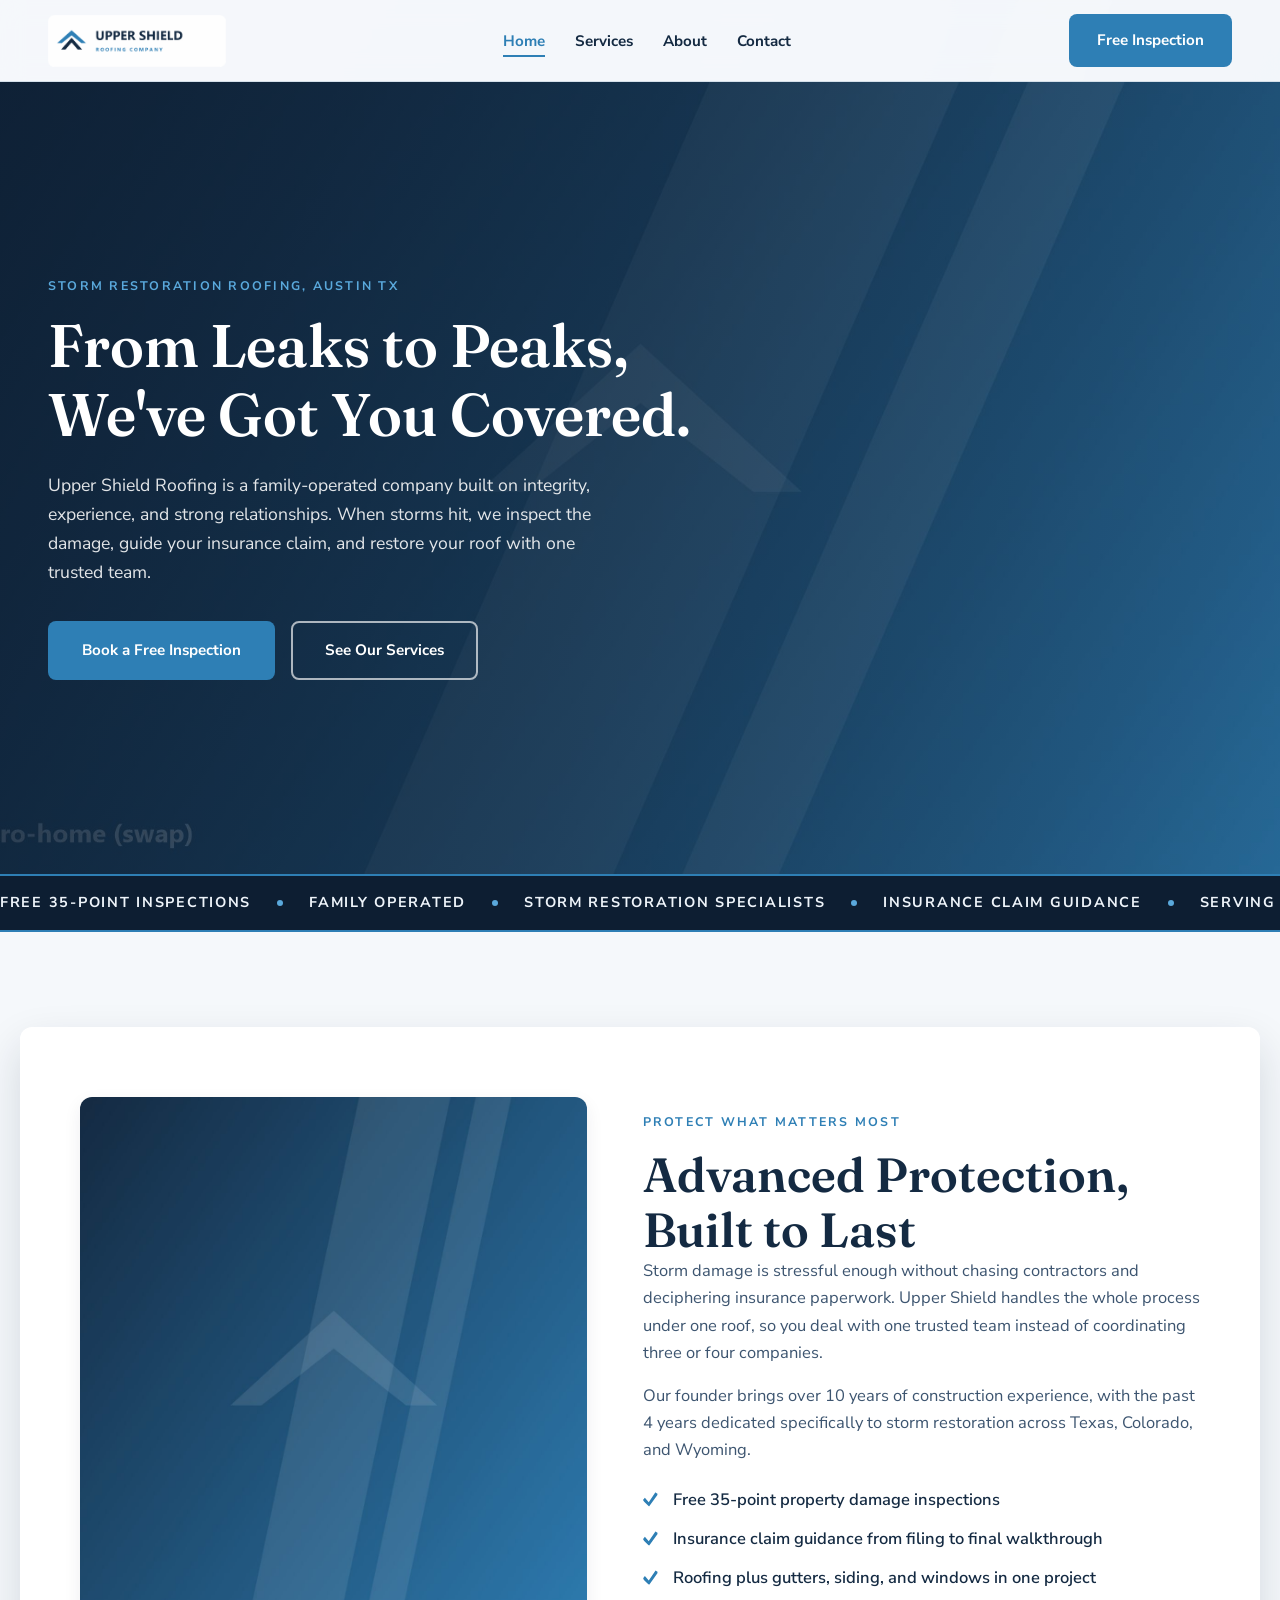
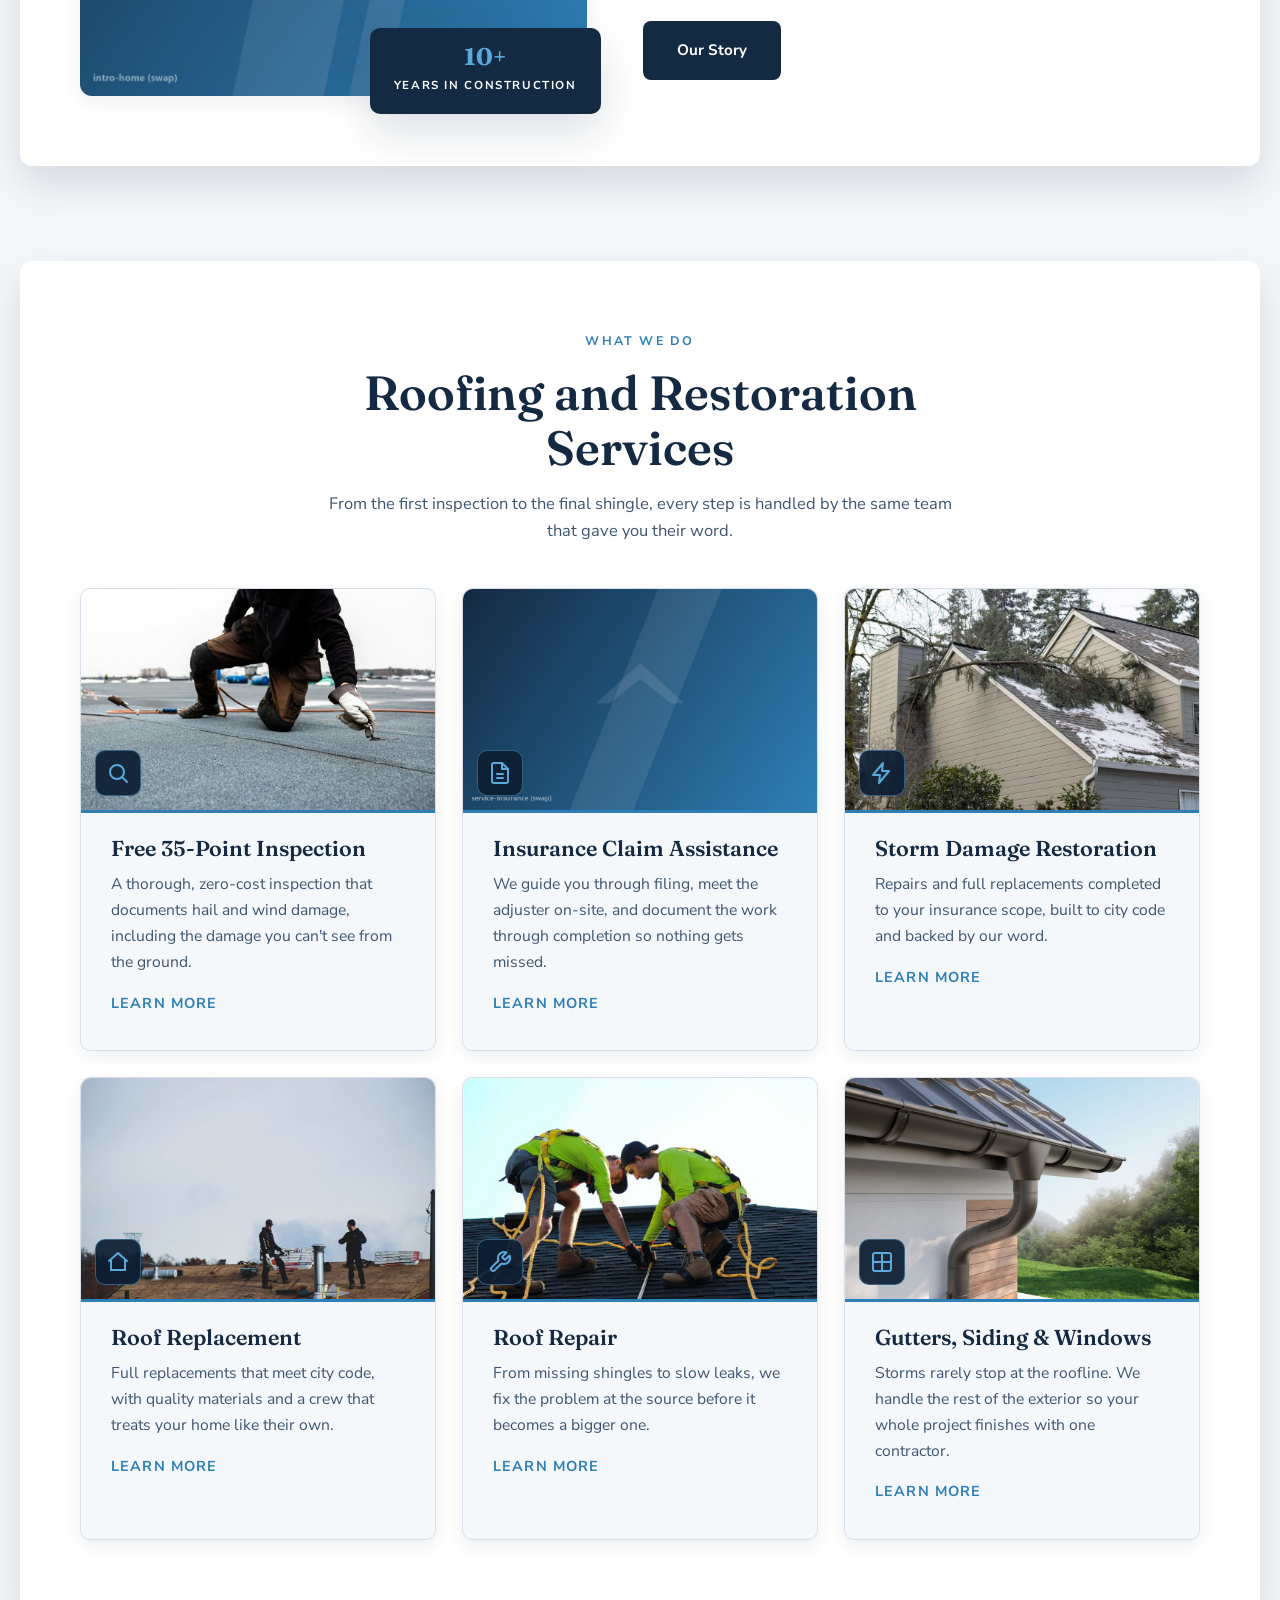
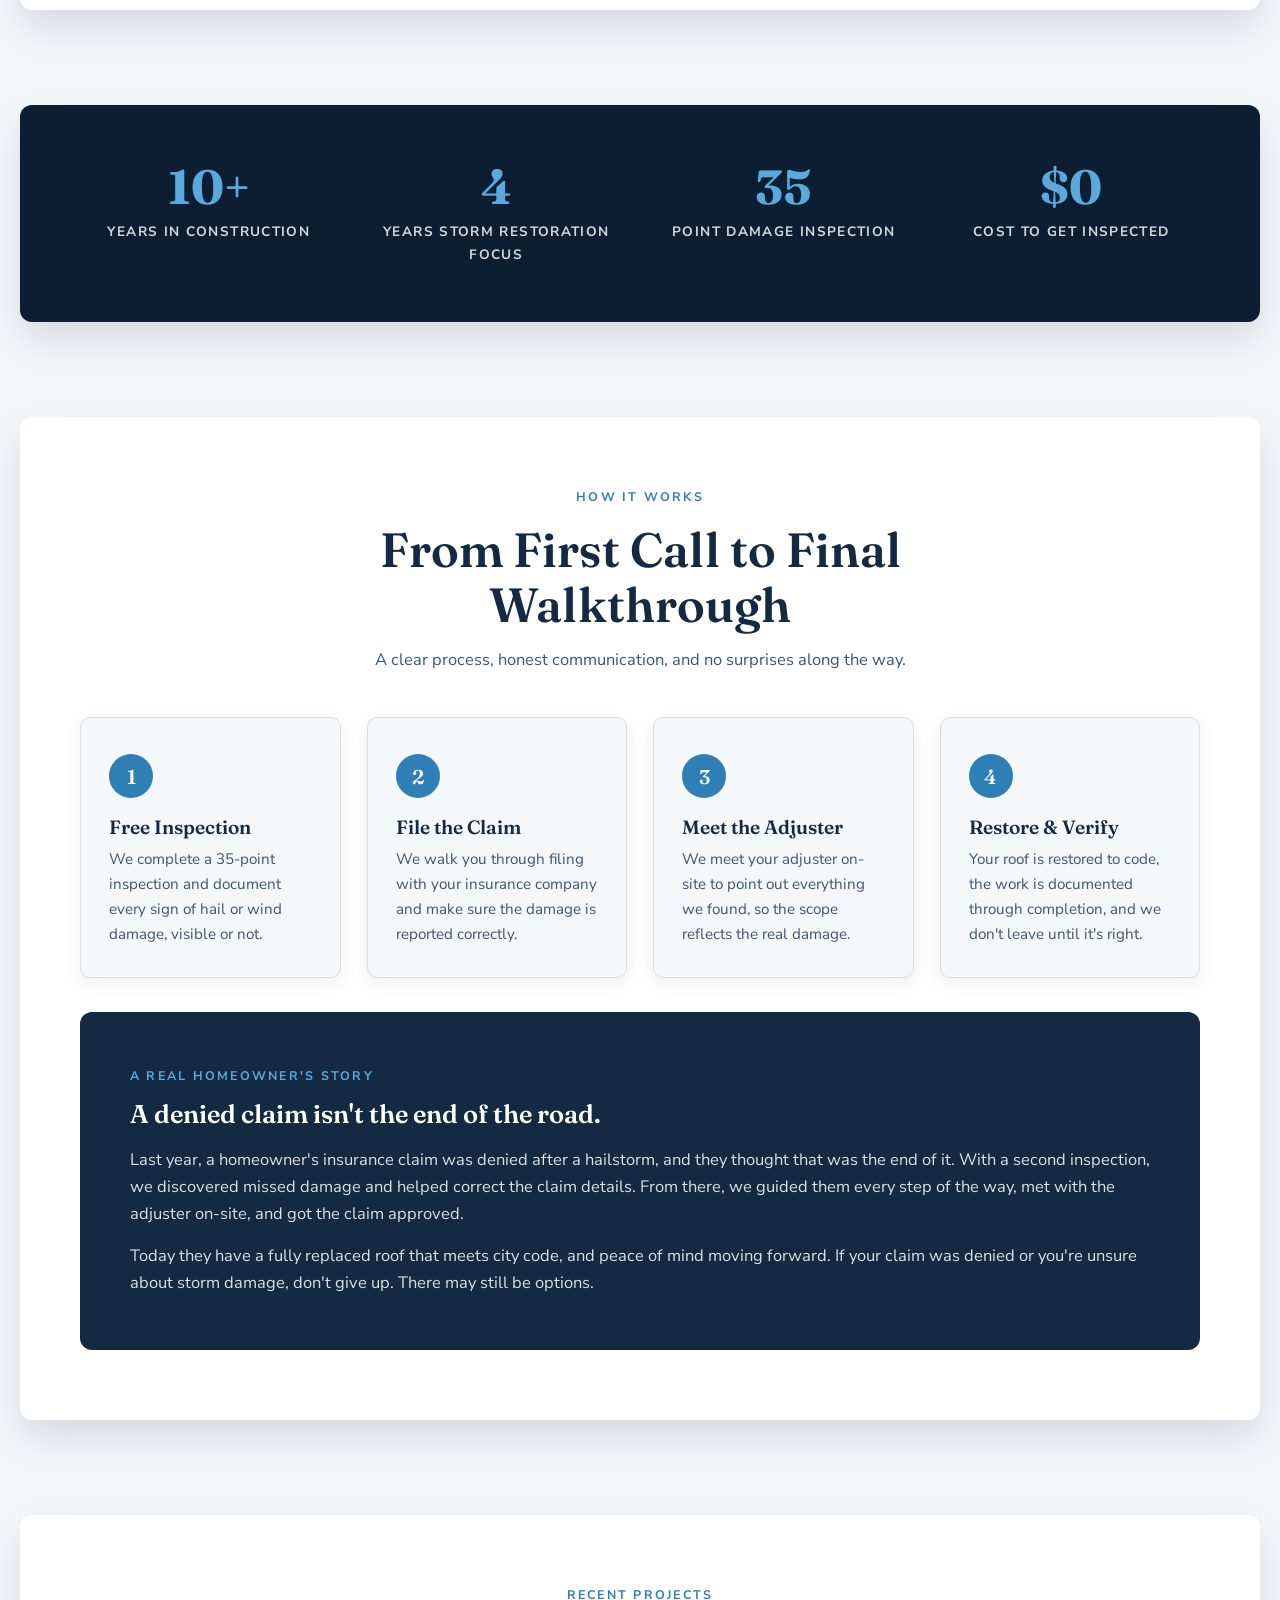
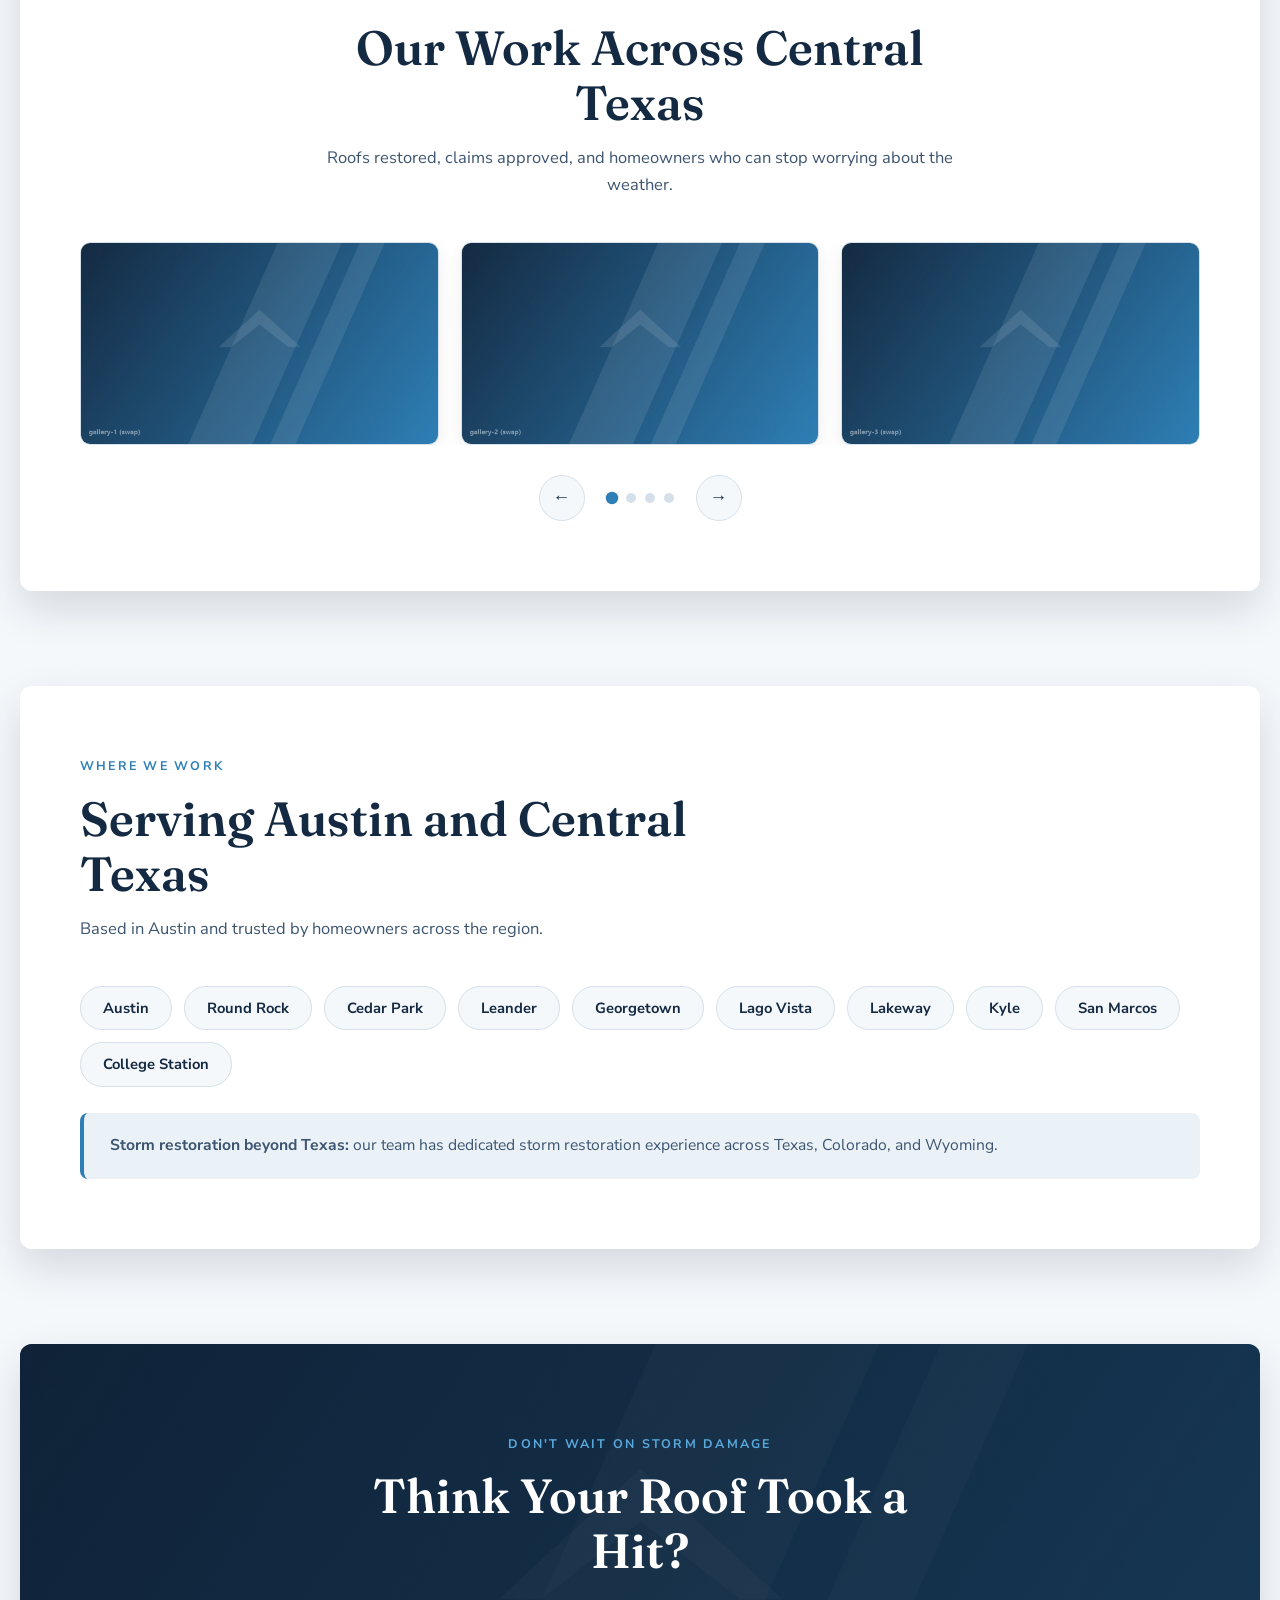
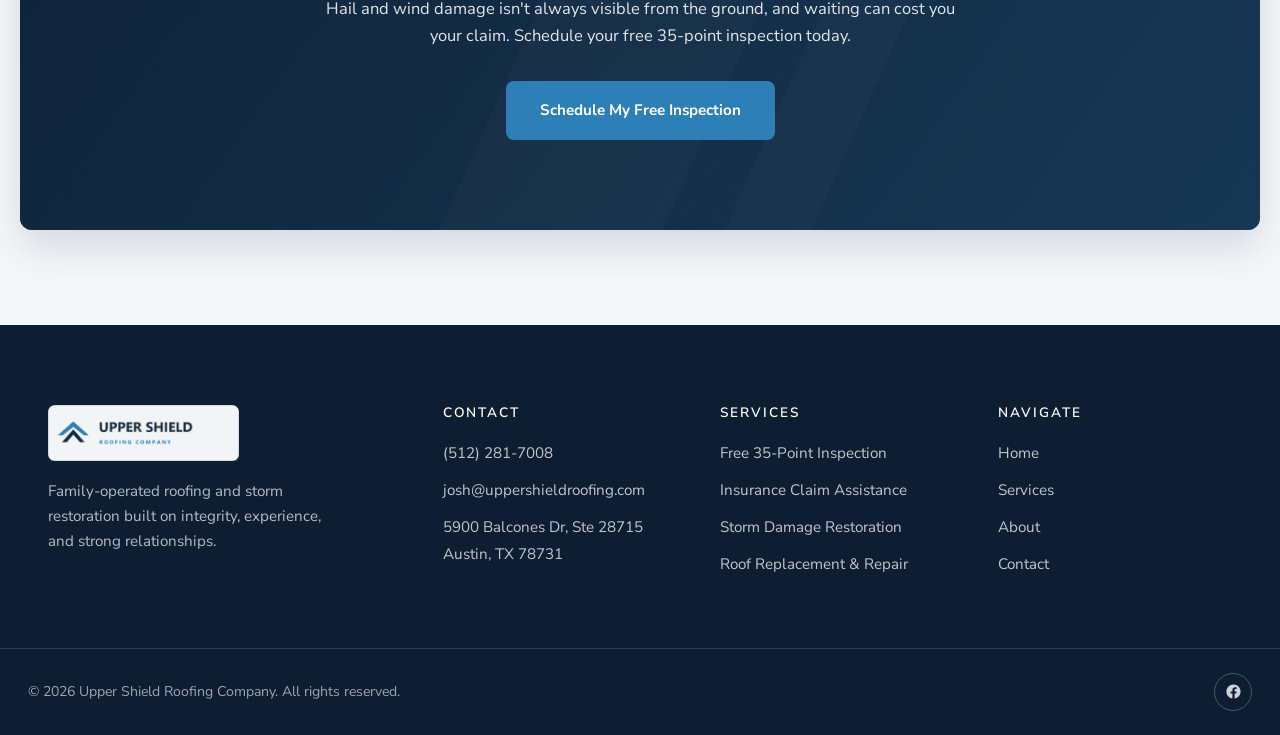
==== commit 5d271cf3: "Add service card images to home and services pages (5 real stock photos, insurance slot placeholder)" ====
--- a/index.html
+++ b/index.html
@@ -99,48 +99,66 @@
       </div>
       <div class="card-grid grid-3">
         <div class="tile">
-          <div class="tile-icon">
-            <svg viewBox="0 0 24 24" fill="none" stroke="currentColor" stroke-width="2" stroke-linecap="round" stroke-linejoin="round"><circle cx="11" cy="11" r="7"/><line x1="21" y1="21" x2="16.65" y2="16.65"/></svg>
+          <div class="tile-media">
+            <img src="assets/service-inspection.jpg" alt="A roofer kneeling on a roof documenting damage during an inspection">
+            <div class="tile-icon">
+              <svg viewBox="0 0 24 24" fill="none" stroke="currentColor" stroke-width="2" stroke-linecap="round" stroke-linejoin="round"><circle cx="11" cy="11" r="7"/><line x1="21" y1="21" x2="16.65" y2="16.65"/></svg>
+            </div>
           </div>
           <h3>Free 35-Point Inspection</h3>
           <p>A thorough, zero-cost inspection that documents hail and wind damage, including the damage you can't see from the ground.</p>
           <a href="services.html" class="tile-link">Learn More</a>
         </div>
         <div class="tile">
-          <div class="tile-icon">
-            <svg viewBox="0 0 24 24" fill="none" stroke="currentColor" stroke-width="2" stroke-linecap="round" stroke-linejoin="round"><path d="M14 2H6a2 2 0 0 0-2 2v16a2 2 0 0 0 2 2h12a2 2 0 0 0 2-2V8z"/><polyline points="14 2 14 8 20 8"/><line x1="9" y1="13" x2="15" y2="13"/><line x1="9" y1="17" x2="15" y2="17"/></svg>
+          <div class="tile-media">
+            <img src="assets/service-insurance.jpg" alt="Guiding a homeowner through the insurance claim process">
+            <div class="tile-icon">
+              <svg viewBox="0 0 24 24" fill="none" stroke="currentColor" stroke-width="2" stroke-linecap="round" stroke-linejoin="round"><path d="M14 2H6a2 2 0 0 0-2 2v16a2 2 0 0 0 2 2h12a2 2 0 0 0 2-2V8z"/><polyline points="14 2 14 8 20 8"/><line x1="9" y1="13" x2="15" y2="13"/><line x1="9" y1="17" x2="15" y2="17"/></svg>
+            </div>
           </div>
           <h3>Insurance Claim Assistance</h3>
           <p>We guide you through filing, meet the adjuster on-site, and document the work through completion so nothing gets missed.</p>
           <a href="services.html" class="tile-link">Learn More</a>
         </div>
         <div class="tile">
-          <div class="tile-icon">
-            <svg viewBox="0 0 24 24" fill="none" stroke="currentColor" stroke-width="2" stroke-linecap="round" stroke-linejoin="round"><path d="M13 2 3 14h7l-1 8 10-12h-7z"/></svg>
+          <div class="tile-media">
+            <img src="assets/service-storm.jpg" alt="A fallen tree limb resting on a storm damaged residential roof">
+            <div class="tile-icon">
+              <svg viewBox="0 0 24 24" fill="none" stroke="currentColor" stroke-width="2" stroke-linecap="round" stroke-linejoin="round"><path d="M13 2 3 14h7l-1 8 10-12h-7z"/></svg>
+            </div>
           </div>
           <h3>Storm Damage Restoration</h3>
           <p>Repairs and full replacements completed to your insurance scope, built to city code and backed by our word.</p>
           <a href="services.html" class="tile-link">Learn More</a>
         </div>
         <div class="tile">
-          <div class="tile-icon">
-            <svg viewBox="0 0 24 24" fill="none" stroke="currentColor" stroke-width="2" stroke-linecap="round" stroke-linejoin="round"><path d="M3 11 12 3l9 8"/><path d="M5 10v10h14V10"/></svg>
+          <div class="tile-media">
+            <img src="assets/service-replacement.jpg" alt="Roofers working on bare decking with shingle bundles during a full replacement">
+            <div class="tile-icon">
+              <svg viewBox="0 0 24 24" fill="none" stroke="currentColor" stroke-width="2" stroke-linecap="round" stroke-linejoin="round"><path d="M3 11 12 3l9 8"/><path d="M5 10v10h14V10"/></svg>
+            </div>
           </div>
           <h3>Roof Replacement</h3>
           <p>Full replacements that meet city code, with quality materials and a crew that treats your home like their own.</p>
           <a href="services.html" class="tile-link">Learn More</a>
         </div>
         <div class="tile">
-          <div class="tile-icon">
-            <svg viewBox="0 0 24 24" fill="none" stroke="currentColor" stroke-width="2" stroke-linecap="round" stroke-linejoin="round"><path d="M14.7 6.3a1 1 0 0 0 0 1.4l1.6 1.6a1 1 0 0 0 1.4 0l3.77-3.77a6 6 0 0 1-7.94 7.94l-6.91 6.91a2.12 2.12 0 0 1-3-3l6.91-6.91a6 6 0 0 1 7.94-7.94l-3.76 3.76z"/></svg>
+          <div class="tile-media">
+            <img src="assets/service-repair.jpg" alt="Two roofers repairing an asphalt shingle roof">
+            <div class="tile-icon">
+              <svg viewBox="0 0 24 24" fill="none" stroke="currentColor" stroke-width="2" stroke-linecap="round" stroke-linejoin="round"><path d="M14.7 6.3a1 1 0 0 0 0 1.4l1.6 1.6a1 1 0 0 0 1.4 0l3.77-3.77a6 6 0 0 1-7.94 7.94l-6.91 6.91a2.12 2.12 0 0 1-3-3l6.91-6.91a6 6 0 0 1 7.94-7.94l-3.76 3.76z"/></svg>
+            </div>
           </div>
           <h3>Roof Repair</h3>
           <p>From missing shingles to slow leaks, we fix the problem at the source before it becomes a bigger one.</p>
           <a href="services.html" class="tile-link">Learn More</a>
         </div>
         <div class="tile">
-          <div class="tile-icon">
-            <svg viewBox="0 0 24 24" fill="none" stroke="currentColor" stroke-width="2" stroke-linecap="round" stroke-linejoin="round"><rect x="3" y="3" width="18" height="18" rx="2"/><line x1="3" y1="12" x2="21" y2="12"/><line x1="12" y1="3" x2="12" y2="21"/></svg>
+          <div class="tile-media">
+            <img src="assets/service-exteriors.jpg" alt="New gutters and a downspout on a home with fresh siding">
+            <div class="tile-icon">
+              <svg viewBox="0 0 24 24" fill="none" stroke="currentColor" stroke-width="2" stroke-linecap="round" stroke-linejoin="round"><rect x="3" y="3" width="18" height="18" rx="2"/><line x1="3" y1="12" x2="21" y2="12"/><line x1="12" y1="3" x2="12" y2="21"/></svg>
+            </div>
           </div>
           <h3>Gutters, Siding &amp; Windows</h3>
           <p>Storms rarely stop at the roofline. We handle the rest of the exterior so your whole project finishes with one contractor.</p>
--- a/styles.css
+++ b/styles.css
@@ -379,6 +379,38 @@
 }
 
 .tile-icon svg { width: 26px; height: 26px; }
+
+.tile-media {
+  position: relative;
+  margin: -34px -30px 24px;
+  border-radius: 10px 10px 0 0;
+  overflow: hidden;
+  border-bottom: 3px solid var(--accent);
+  background: var(--ink);
+}
+
+.tile-media img {
+  width: 100%;
+  aspect-ratio: 16 / 10;
+  object-fit: cover;
+  display: block;
+  transition: transform 0.35s ease;
+}
+
+.tile:hover .tile-media img { transform: scale(1.05); }
+
+.tile-media .tile-icon {
+  position: absolute;
+  left: 14px;
+  bottom: 14px;
+  margin: 0;
+  width: 46px;
+  height: 46px;
+  background: rgba(13, 30, 50, 0.92);
+  border: 1px solid rgba(90, 169, 220, 0.45);
+}
+
+.tile-media .tile-icon svg { width: 24px; height: 24px; }
 
 .tile h3 { margin-bottom: 10px; }
 .tile p { font-size: 0.98rem; }
